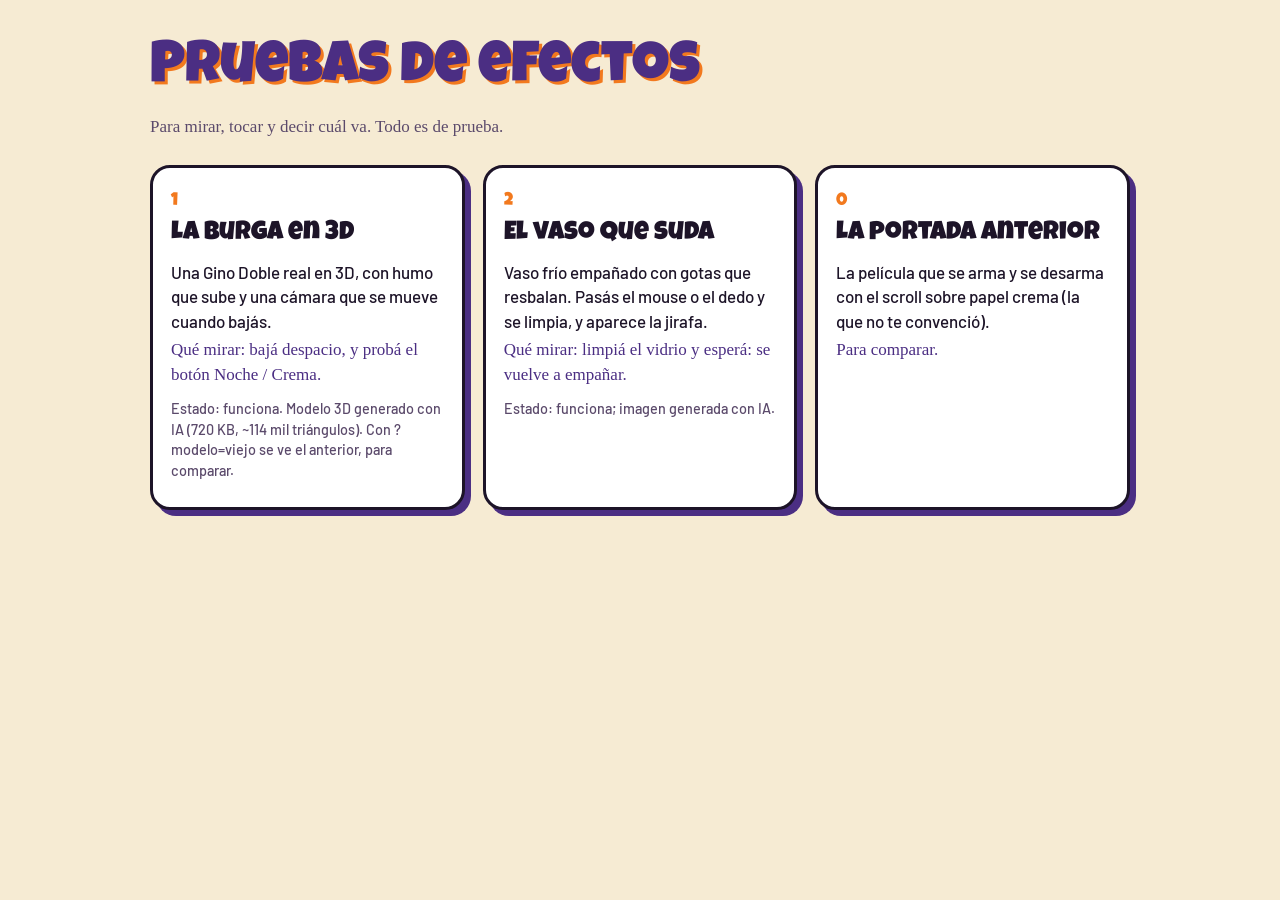
==== efectos/index.html @ 245d3e33 "Pruebas de efectos: burga en 3D real con humo y el vaso que suda - efectos/burga-3d: three.js, model" ====
<!doctype html>
<html lang="es-AR">
<head>
<meta charset="utf-8">
<meta name="viewport" content="width=device-width, initial-scale=1">
<title>Ginotto — Pruebas de efectos</title>
<link rel="icon" href="../assets/logo.webp" type="image/webp">
<link href="https://fonts.googleapis.com/css2?family=Barlow:wght@500;700&family=Luckiest+Guy&family=Permanent+Marker&display=swap" rel="stylesheet">
<style>
  :root { --vio:#4B2E83; --ora:#F2791E; --ink:#1d1428; --papel:#F6EBD3; }
  * { box-sizing: border-box; }
  body { margin: 0; background: var(--papel); color: var(--ink); font: 500 17px/1.45 'Barlow', system-ui, sans-serif; padding: 28px 18px 60px; }
  main { max-width: 980px; margin: 0 auto; }
  h1 { font-family: 'Luckiest Guy', cursive; font-weight: 400; color: var(--vio); font-size: clamp(2.2rem, 7vw, 3.6rem); margin: 0 0 .2rem; text-shadow: 3px 3px 0 var(--ora); }
  .sub { font-family: 'Permanent Marker', cursive; color: #5b4a6b; margin: 0 0 1.6rem; }
  .grid { display: grid; gap: 18px; grid-template-columns: repeat(auto-fit, minmax(270px, 1fr)); }
  a.card { display: block; background: #fff; border: 3px solid var(--ink); border-radius: 20px; box-shadow: 6px 6px 0 var(--vio); padding: 18px 18px 20px; color: inherit; text-decoration: none; transition: transform .12s, box-shadow .12s; }
  a.card:hover { transform: translate(3px, 3px); box-shadow: 3px 3px 0 var(--vio); }
  .n { font-family: 'Luckiest Guy', cursive; color: var(--ora); font-size: 1.1rem; }
  h2 { font-family: 'Luckiest Guy', cursive; font-weight: 400; font-size: 1.6rem; margin: .1rem 0 .4rem; }
  p { margin: .3rem 0; }
  .ver { font-family: 'Permanent Marker', cursive; color: var(--vio); }
  .estado { margin-top: .7rem; font-size: .9rem; color: #5b4a6b; }
</style>
</head>
<body>
<main>
  <h1>Pruebas de efectos</h1>
  <p class="sub">Para mirar, tocar y decir cuál va. Todo es de prueba.</p>
  <div class="grid">
    <a class="card" href="burga-3d/">
      <span class="n">1</span>
      <h2>La burga en 3D</h2>
      <p>Una Gino Doble real en 3D, con humo que sube y una cámara que se mueve cuando bajás.</p>
      <p class="ver">Qué mirar: bajá despacio, y probá el botón Noche / Crema.</p>
      <p class="estado">Estado: funciona. Modelo 3D generado con IA (720 KB, ~114 mil triángulos). Con ?modelo=viejo se ve el anterior, para comparar.</p>
    </a>
    <a class="card" href="vaso/">
      <span class="n">2</span>
      <h2>El vaso que suda</h2>
      <p>Vaso frío empañado con gotas que resbalan. Pasás el mouse o el dedo y se limpia, y aparece la jirafa.</p>
      <p class="ver">Qué mirar: limpiá el vidrio y esperá: se vuelve a empañar.</p>
      <p class="estado">Estado: funciona; imagen generada con IA.</p>
    </a>
    <a class="card" href="../">
      <span class="n">0</span>
      <h2>La portada anterior</h2>
      <p>La película que se arma y se desarma con el scroll sobre papel crema (la que no te convenció).</p>
      <p class="ver">Para comparar.</p>
    </a>
  </div>
</main>
</body>
</html>
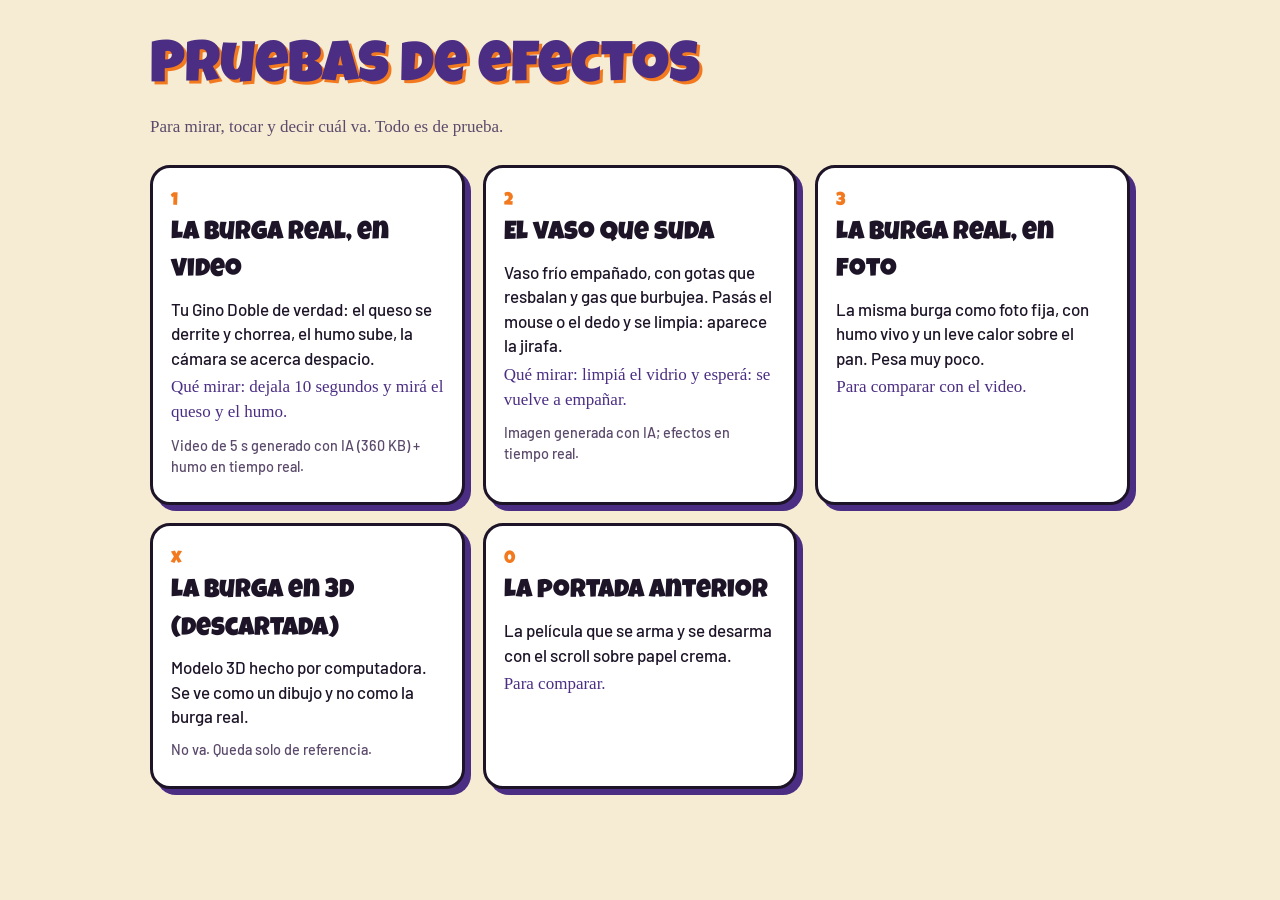
==== commit c24a81d0: "Efectos: burga real en video con humo, burga en foto con humo, gas en el vaso - efectos/burga-video:" ====
--- a/efectos/index.html
+++ b/efectos/index.html
@@ -28,24 +28,36 @@
   <h1>Pruebas de efectos</h1>
   <p class="sub">Para mirar, tocar y decir cuál va. Todo es de prueba.</p>
   <div class="grid">
-    <a class="card" href="burga-3d/">
+    <a class="card" href="burga-video/">
       <span class="n">1</span>
-      <h2>La burga en 3D</h2>
-      <p>Una Gino Doble real en 3D, con humo que sube y una cámara que se mueve cuando bajás.</p>
-      <p class="ver">Qué mirar: bajá despacio, y probá el botón Noche / Crema.</p>
-      <p class="estado">Estado: funciona. Modelo 3D generado con IA (720 KB, ~114 mil triángulos). Con ?modelo=viejo se ve el anterior, para comparar.</p>
+      <h2>La burga real, en video</h2>
+      <p>Tu Gino Doble de verdad: el queso se derrite y chorrea, el humo sube, la cámara se acerca despacio.</p>
+      <p class="ver">Qué mirar: dejala 10 segundos y mirá el queso y el humo.</p>
+      <p class="estado">Video de 5 s generado con IA (360 KB) + humo en tiempo real.</p>
     </a>
     <a class="card" href="vaso/">
       <span class="n">2</span>
       <h2>El vaso que suda</h2>
-      <p>Vaso frío empañado con gotas que resbalan. Pasás el mouse o el dedo y se limpia, y aparece la jirafa.</p>
+      <p>Vaso frío empañado, con gotas que resbalan y gas que burbujea. Pasás el mouse o el dedo y se limpia: aparece la jirafa.</p>
       <p class="ver">Qué mirar: limpiá el vidrio y esperá: se vuelve a empañar.</p>
-      <p class="estado">Estado: funciona; imagen generada con IA.</p>
+      <p class="estado">Imagen generada con IA; efectos en tiempo real.</p>
+    </a>
+    <a class="card" href="burga-foto/">
+      <span class="n">3</span>
+      <h2>La burga real, en foto</h2>
+      <p>La misma burga como foto fija, con humo vivo y un leve calor sobre el pan. Pesa muy poco.</p>
+      <p class="ver">Para comparar con el video.</p>
+    </a>
+    <a class="card" href="burga-3d/">
+      <span class="n">x</span>
+      <h2>La burga en 3D (descartada)</h2>
+      <p>Modelo 3D hecho por computadora. Se ve como un dibujo y no como la burga real.</p>
+      <p class="estado">No va. Queda solo de referencia.</p>
     </a>
     <a class="card" href="../">
       <span class="n">0</span>
       <h2>La portada anterior</h2>
-      <p>La película que se arma y se desarma con el scroll sobre papel crema (la que no te convenció).</p>
+      <p>La película que se arma y se desarma con el scroll sobre papel crema.</p>
       <p class="ver">Para comparar.</p>
     </a>
   </div>
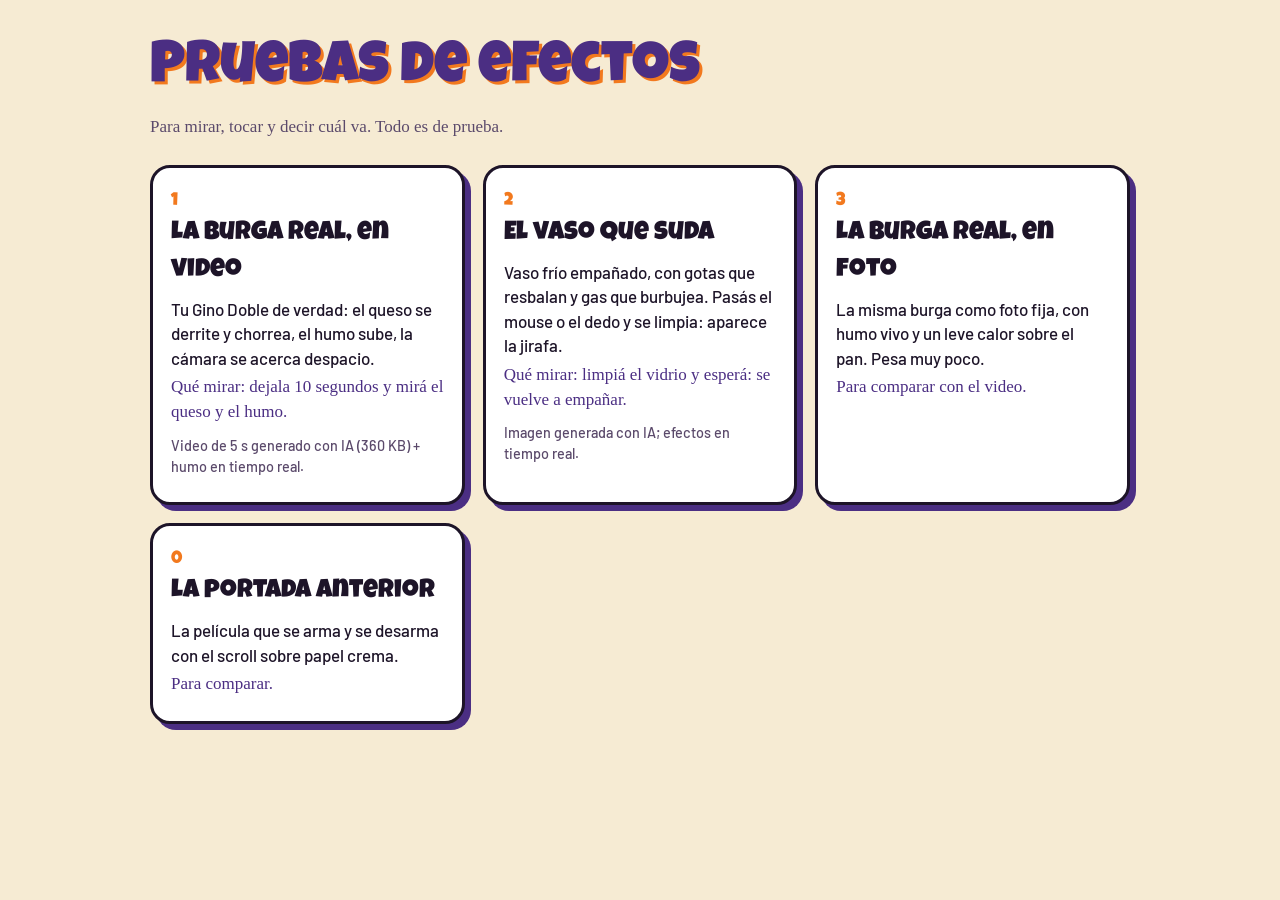
==== commit b70e61d1: "Carta viva: portada con clip y humo, vasos que sudan con gas y espuma, clip de la Gino Doble - vida/" ====
--- a/efectos/index.html
+++ b/efectos/index.html
@@ -48,12 +48,6 @@
       <p>La misma burga como foto fija, con humo vivo y un leve calor sobre el pan. Pesa muy poco.</p>
       <p class="ver">Para comparar con el video.</p>
     </a>
-    <a class="card" href="burga-3d/">
-      <span class="n">x</span>
-      <h2>La burga en 3D (descartada)</h2>
-      <p>Modelo 3D hecho por computadora. Se ve como un dibujo y no como la burga real.</p>
-      <p class="estado">No va. Queda solo de referencia.</p>
-    </a>
     <a class="card" href="../">
       <span class="n">0</span>
       <h2>La portada anterior</h2>
